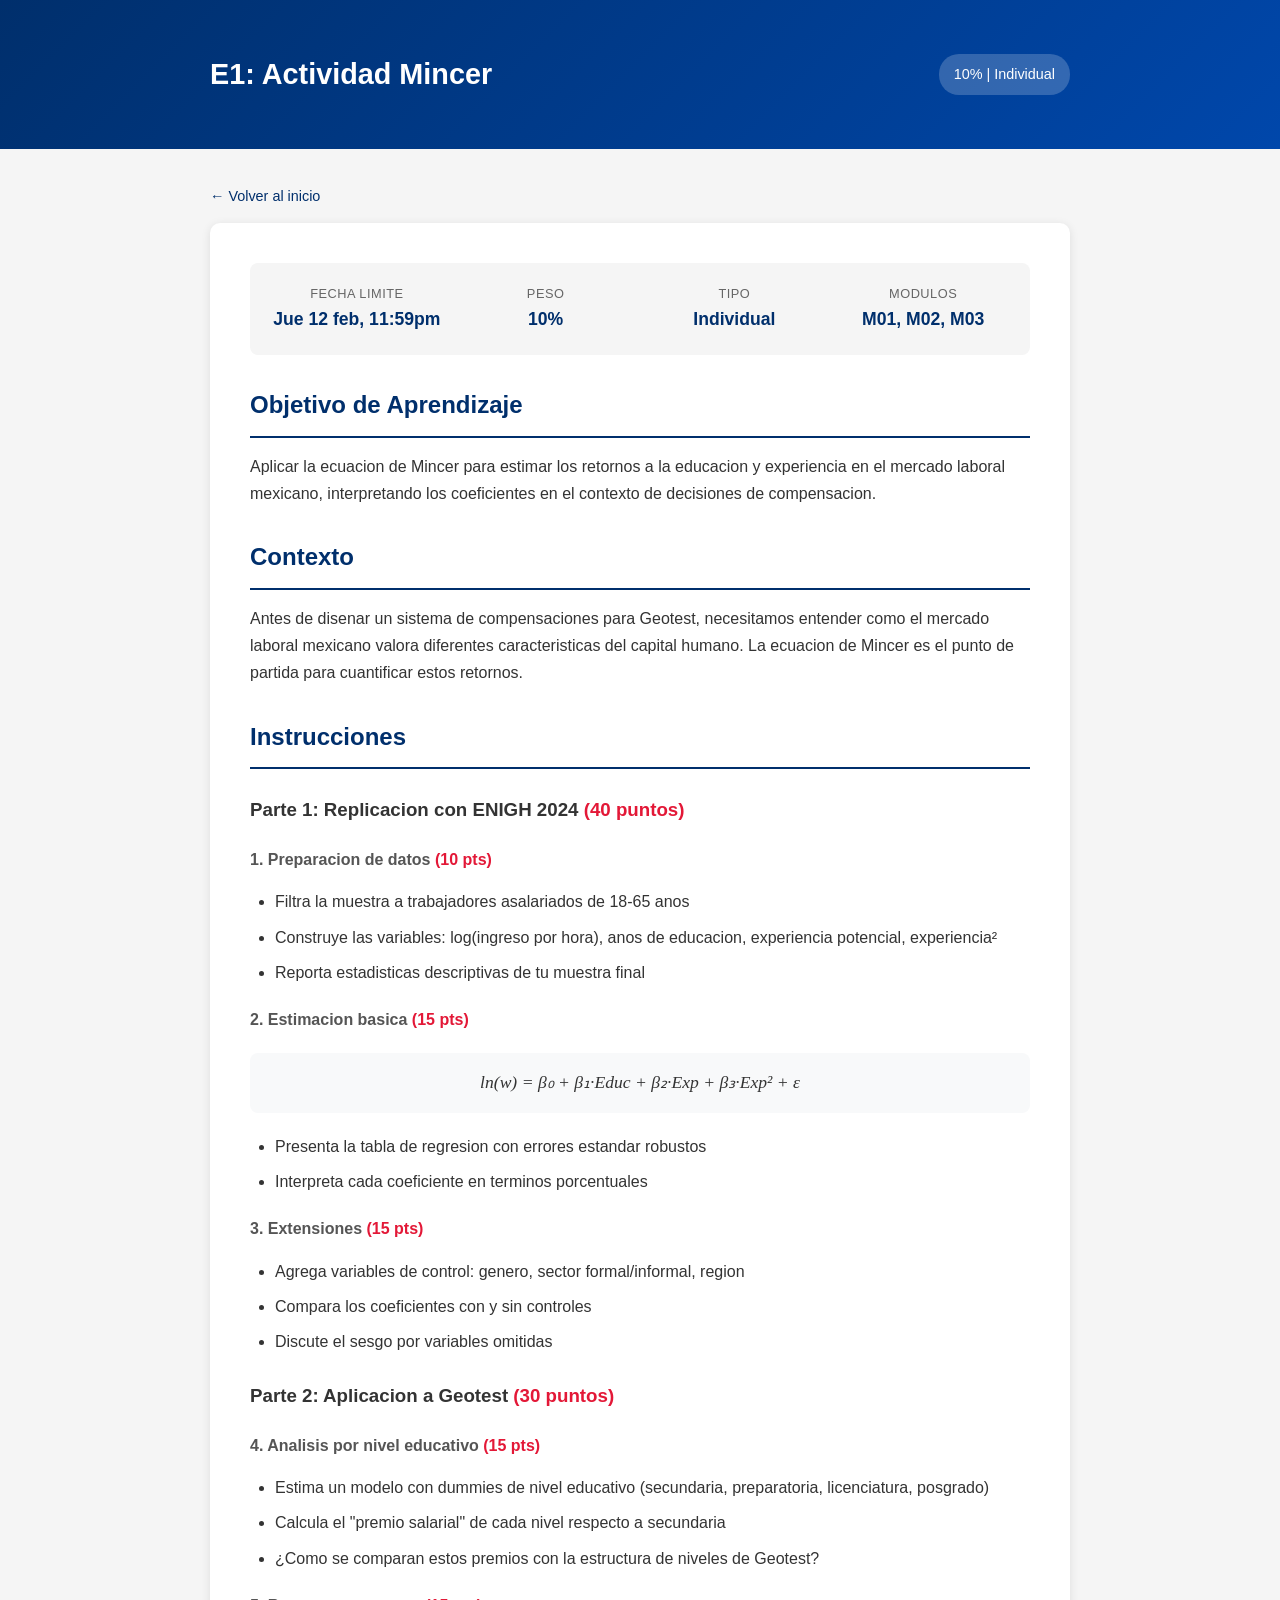
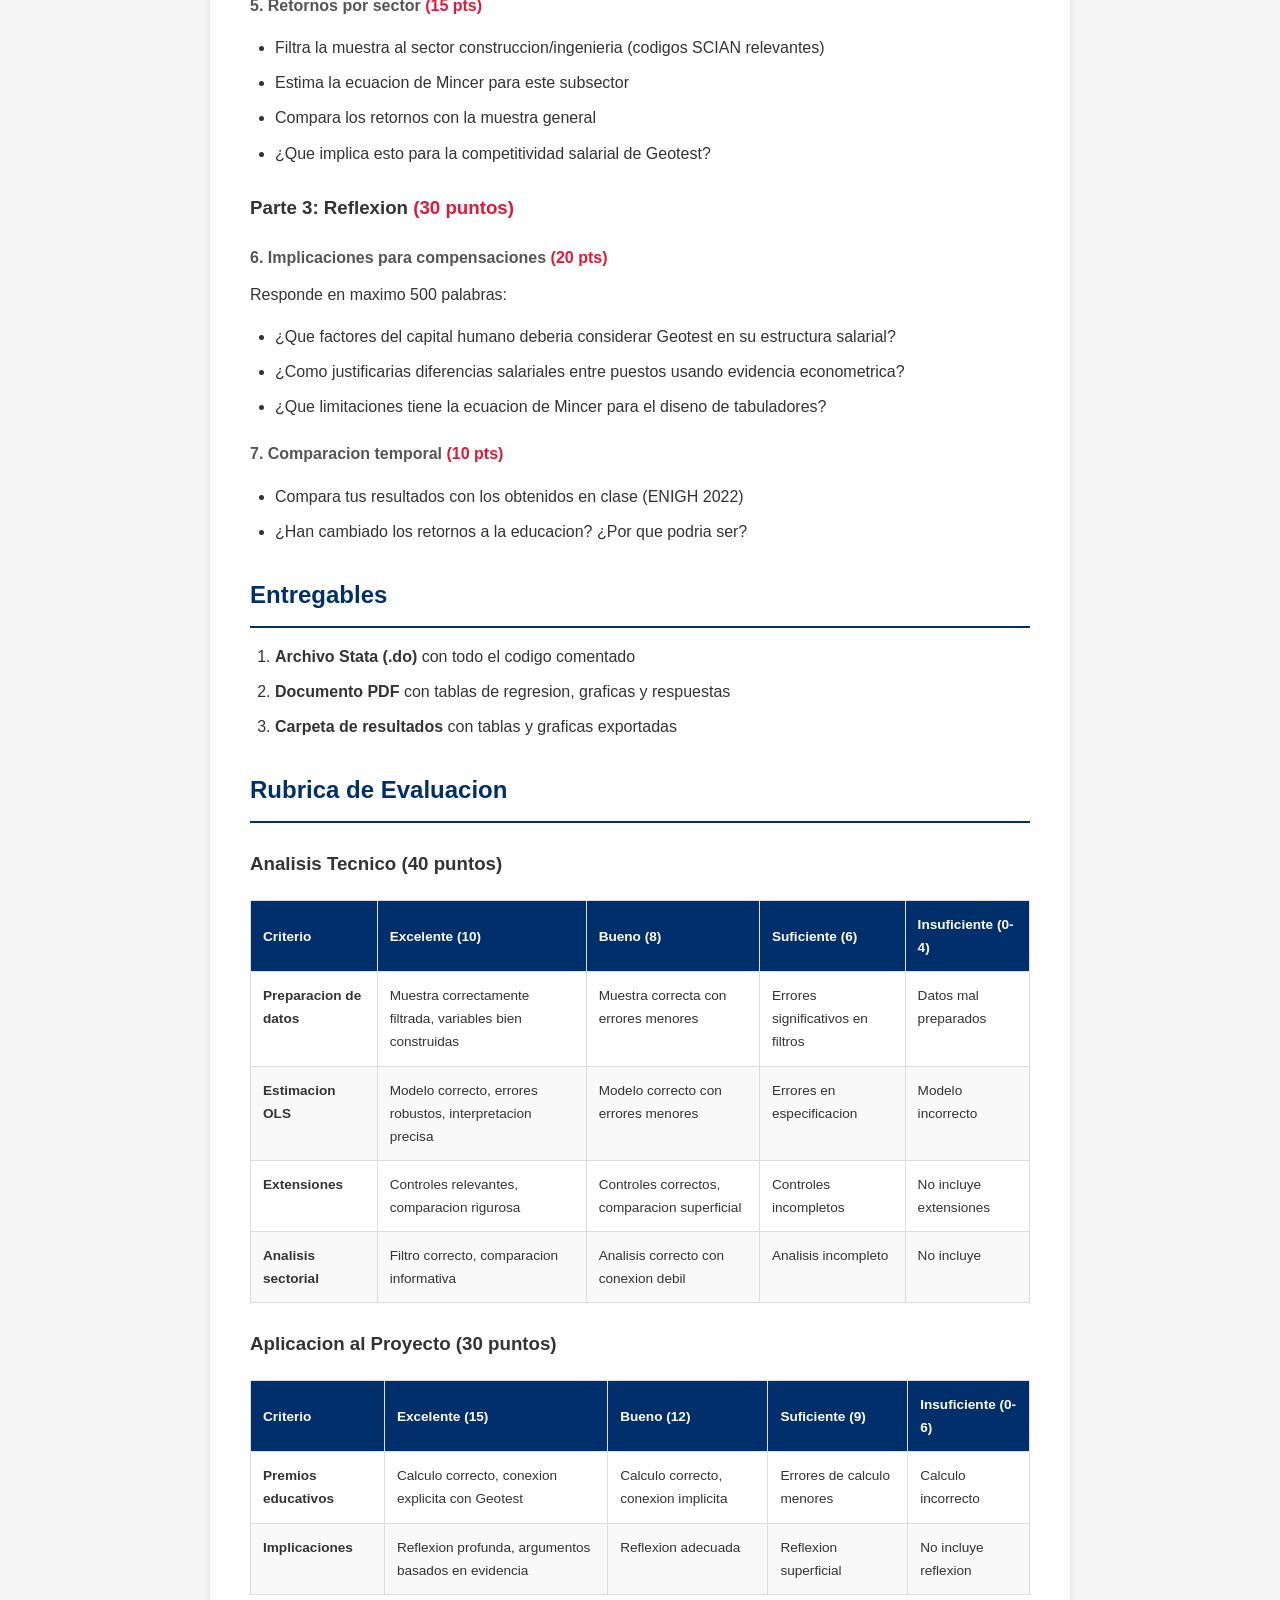
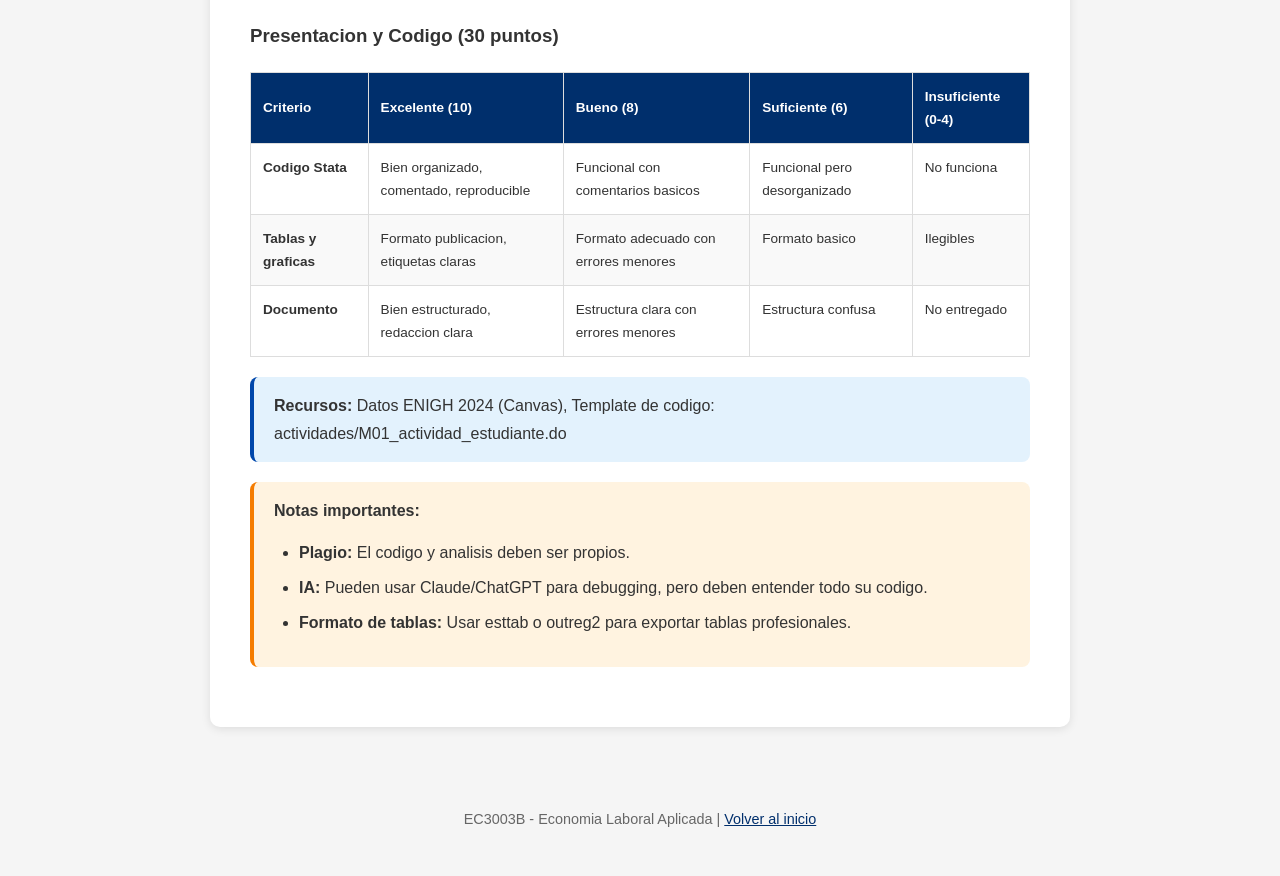
==== E1_actividad_mincer.html @ d9b8fc80 "Add EC3003B course website Includes activity pages for Geotest project (E1-E7) - ~260 employees, 33 " ====
<!DOCTYPE html>
<html lang="es">
<head>
    <meta charset="UTF-8">
    <meta name="viewport" content="width=device-width, initial-scale=1.0">
    <title>E1: Actividad Mincer | EC3003B</title>
    <link rel="stylesheet" href="style.css">
</head>
<body>
    <header>
        <div class="container">
            <h1>E1: Actividad Mincer</h1>
            <span class="badge">10% | Individual</span>
        </div>
    </header>

    <div class="container">
        <div class="breadcrumb">
            <a href="index.html">← Volver al inicio</a>
        </div>

        <div class="content">
            <div class="meta-box">
                <div class="meta-item">
                    <div class="meta-label">Fecha limite</div>
                    <div class="meta-value">Jue 12 feb, 11:59pm</div>
                </div>
                <div class="meta-item">
                    <div class="meta-label">Peso</div>
                    <div class="meta-value">10%</div>
                </div>
                <div class="meta-item">
                    <div class="meta-label">Tipo</div>
                    <div class="meta-value">Individual</div>
                </div>
                <div class="meta-item">
                    <div class="meta-label">Modulos</div>
                    <div class="meta-value">M01, M02, M03</div>
                </div>
            </div>

            <h2>Objetivo de Aprendizaje</h2>
            <p>Aplicar la ecuacion de Mincer para estimar los retornos a la educacion y experiencia en el mercado laboral mexicano, interpretando los coeficientes en el contexto de decisiones de compensacion.</p>

            <h2>Contexto</h2>
            <p>Antes de disenar un sistema de compensaciones para Geotest, necesitamos entender como el mercado laboral mexicano valora diferentes caracteristicas del capital humano. La ecuacion de Mincer es el punto de partida para cuantificar estos retornos.</p>

            <h2>Instrucciones</h2>

            <h3>Parte 1: Replicacion con ENIGH 2024 <span class="pts">(40 puntos)</span></h3>

            <h4>1. Preparacion de datos <span class="pts">(10 pts)</span></h4>
            <ul>
                <li>Filtra la muestra a trabajadores asalariados de 18-65 anos</li>
                <li>Construye las variables: log(ingreso por hora), anos de educacion, experiencia potencial, experiencia²</li>
                <li>Reporta estadisticas descriptivas de tu muestra final</li>
            </ul>

            <h4>2. Estimacion basica <span class="pts">(15 pts)</span></h4>
            <div class="formula">
                ln(w) = β₀ + β₁·Educ + β₂·Exp + β₃·Exp² + ε
            </div>
            <ul>
                <li>Presenta la tabla de regresion con errores estandar robustos</li>
                <li>Interpreta cada coeficiente en terminos porcentuales</li>
            </ul>

            <h4>3. Extensiones <span class="pts">(15 pts)</span></h4>
            <ul>
                <li>Agrega variables de control: genero, sector formal/informal, region</li>
                <li>Compara los coeficientes con y sin controles</li>
                <li>Discute el sesgo por variables omitidas</li>
            </ul>

            <h3>Parte 2: Aplicacion a Geotest <span class="pts">(30 puntos)</span></h3>

            <h4>4. Analisis por nivel educativo <span class="pts">(15 pts)</span></h4>
            <ul>
                <li>Estima un modelo con dummies de nivel educativo (secundaria, preparatoria, licenciatura, posgrado)</li>
                <li>Calcula el "premio salarial" de cada nivel respecto a secundaria</li>
                <li>¿Como se comparan estos premios con la estructura de niveles de Geotest?</li>
            </ul>

            <h4>5. Retornos por sector <span class="pts">(15 pts)</span></h4>
            <ul>
                <li>Filtra la muestra al sector construccion/ingenieria (codigos SCIAN relevantes)</li>
                <li>Estima la ecuacion de Mincer para este subsector</li>
                <li>Compara los retornos con la muestra general</li>
                <li>¿Que implica esto para la competitividad salarial de Geotest?</li>
            </ul>

            <h3>Parte 3: Reflexion <span class="pts">(30 puntos)</span></h3>

            <h4>6. Implicaciones para compensaciones <span class="pts">(20 pts)</span></h4>
            <p>Responde en maximo 500 palabras:</p>
            <ul>
                <li>¿Que factores del capital humano deberia considerar Geotest en su estructura salarial?</li>
                <li>¿Como justificarias diferencias salariales entre puestos usando evidencia econometrica?</li>
                <li>¿Que limitaciones tiene la ecuacion de Mincer para el diseno de tabuladores?</li>
            </ul>

            <h4>7. Comparacion temporal <span class="pts">(10 pts)</span></h4>
            <ul>
                <li>Compara tus resultados con los obtenidos en clase (ENIGH 2022)</li>
                <li>¿Han cambiado los retornos a la educacion? ¿Por que podria ser?</li>
            </ul>

            <h2>Entregables</h2>
            <ol>
                <li><strong>Archivo Stata (.do)</strong> con todo el codigo comentado</li>
                <li><strong>Documento PDF</strong> con tablas de regresion, graficas y respuestas</li>
                <li><strong>Carpeta de resultados</strong> con tablas y graficas exportadas</li>
            </ol>

            <h2>Rubrica de Evaluacion</h2>

            <h3>Analisis Tecnico (40 puntos)</h3>
            <table class="rubric-table">
                <thead>
                    <tr>
                        <th>Criterio</th>
                        <th>Excelente (10)</th>
                        <th>Bueno (8)</th>
                        <th>Suficiente (6)</th>
                        <th>Insuficiente (0-4)</th>
                    </tr>
                </thead>
                <tbody>
                    <tr>
                        <td><strong>Preparacion de datos</strong></td>
                        <td>Muestra correctamente filtrada, variables bien construidas</td>
                        <td>Muestra correcta con errores menores</td>
                        <td>Errores significativos en filtros</td>
                        <td>Datos mal preparados</td>
                    </tr>
                    <tr>
                        <td><strong>Estimacion OLS</strong></td>
                        <td>Modelo correcto, errores robustos, interpretacion precisa</td>
                        <td>Modelo correcto con errores menores</td>
                        <td>Errores en especificacion</td>
                        <td>Modelo incorrecto</td>
                    </tr>
                    <tr>
                        <td><strong>Extensiones</strong></td>
                        <td>Controles relevantes, comparacion rigurosa</td>
                        <td>Controles correctos, comparacion superficial</td>
                        <td>Controles incompletos</td>
                        <td>No incluye extensiones</td>
                    </tr>
                    <tr>
                        <td><strong>Analisis sectorial</strong></td>
                        <td>Filtro correcto, comparacion informativa</td>
                        <td>Analisis correcto con conexion debil</td>
                        <td>Analisis incompleto</td>
                        <td>No incluye</td>
                    </tr>
                </tbody>
            </table>

            <h3>Aplicacion al Proyecto (30 puntos)</h3>
            <table class="rubric-table">
                <thead>
                    <tr>
                        <th>Criterio</th>
                        <th>Excelente (15)</th>
                        <th>Bueno (12)</th>
                        <th>Suficiente (9)</th>
                        <th>Insuficiente (0-6)</th>
                    </tr>
                </thead>
                <tbody>
                    <tr>
                        <td><strong>Premios educativos</strong></td>
                        <td>Calculo correcto, conexion explicita con Geotest</td>
                        <td>Calculo correcto, conexion implicita</td>
                        <td>Errores de calculo menores</td>
                        <td>Calculo incorrecto</td>
                    </tr>
                    <tr>
                        <td><strong>Implicaciones</strong></td>
                        <td>Reflexion profunda, argumentos basados en evidencia</td>
                        <td>Reflexion adecuada</td>
                        <td>Reflexion superficial</td>
                        <td>No incluye reflexion</td>
                    </tr>
                </tbody>
            </table>

            <h3>Presentacion y Codigo (30 puntos)</h3>
            <table class="rubric-table">
                <thead>
                    <tr>
                        <th>Criterio</th>
                        <th>Excelente (10)</th>
                        <th>Bueno (8)</th>
                        <th>Suficiente (6)</th>
                        <th>Insuficiente (0-4)</th>
                    </tr>
                </thead>
                <tbody>
                    <tr>
                        <td><strong>Codigo Stata</strong></td>
                        <td>Bien organizado, comentado, reproducible</td>
                        <td>Funcional con comentarios basicos</td>
                        <td>Funcional pero desorganizado</td>
                        <td>No funciona</td>
                    </tr>
                    <tr>
                        <td><strong>Tablas y graficas</strong></td>
                        <td>Formato publicacion, etiquetas claras</td>
                        <td>Formato adecuado con errores menores</td>
                        <td>Formato basico</td>
                        <td>Ilegibles</td>
                    </tr>
                    <tr>
                        <td><strong>Documento</strong></td>
                        <td>Bien estructurado, redaccion clara</td>
                        <td>Estructura clara con errores menores</td>
                        <td>Estructura confusa</td>
                        <td>No entregado</td>
                    </tr>
                </tbody>
            </table>

            <div class="alert alert-info">
                <strong>Recursos:</strong> Datos ENIGH 2024 (Canvas), Template de codigo: actividades/M01_actividad_estudiante.do
            </div>

            <div class="alert alert-warning">
                <strong>Notas importantes:</strong>
                <ul>
                    <li><strong>Plagio:</strong> El codigo y analisis deben ser propios.</li>
                    <li><strong>IA:</strong> Pueden usar Claude/ChatGPT para debugging, pero deben entender todo su codigo.</li>
                    <li><strong>Formato de tablas:</strong> Usar esttab o outreg2 para exportar tablas profesionales.</li>
                </ul>
            </div>
        </div>
    </div>

    <footer>
        <p>EC3003B - Economia Laboral Aplicada | <a href="index.html">Volver al inicio</a></p>
    </footer>
</body>
</html>
---- style.css ----
:root {
    --tec-blue: #002F6C;
    --tec-light: #0047AB;
    --accent: #E31837;
    --gray: #f5f5f5;
    --dark: #333;
    --success: #2e7d32;
    --warning: #f57c00;
}

* {
    box-sizing: border-box;
    margin: 0;
    padding: 0;
}

body {
    font-family: -apple-system, BlinkMacSystemFont, 'Segoe UI', Roboto, sans-serif;
    line-height: 1.7;
    color: var(--dark);
    background: var(--gray);
}

header {
    background: linear-gradient(135deg, var(--tec-blue), var(--tec-light));
    color: white;
    padding: 30px 20px;
}

header .container {
    display: flex;
    justify-content: space-between;
    align-items: center;
}

header h1 {
    font-size: 1.8rem;
}

header .badge {
    background: rgba(255,255,255,0.2);
    padding: 8px 15px;
    border-radius: 20px;
    font-size: 0.9rem;
}

.container {
    max-width: 900px;
    margin: 0 auto;
    padding: 20px;
}

.breadcrumb {
    padding: 15px 0;
    font-size: 0.9rem;
}

.breadcrumb a {
    color: var(--tec-blue);
    text-decoration: none;
}

.breadcrumb a:hover {
    text-decoration: underline;
}

.content {
    background: white;
    border-radius: 10px;
    padding: 40px;
    margin-bottom: 30px;
    box-shadow: 0 2px 10px rgba(0,0,0,0.1);
}

.meta-box {
    background: var(--gray);
    border-radius: 8px;
    padding: 20px;
    margin-bottom: 30px;
    display: grid;
    grid-template-columns: repeat(auto-fit, minmax(150px, 1fr));
    gap: 15px;
}

.meta-item {
    text-align: center;
}

.meta-label {
    font-size: 0.8rem;
    color: #666;
    text-transform: uppercase;
    letter-spacing: 0.5px;
}

.meta-value {
    font-size: 1.1rem;
    font-weight: 600;
    color: var(--tec-blue);
}

h2 {
    color: var(--tec-blue);
    margin: 30px 0 15px;
    padding-bottom: 10px;
    border-bottom: 2px solid var(--tec-blue);
}

h3 {
    color: var(--dark);
    margin: 25px 0 10px;
}

h4 {
    color: #555;
    margin: 20px 0 10px;
}

p {
    margin-bottom: 15px;
}

ul, ol {
    margin: 15px 0 15px 25px;
}

li {
    margin-bottom: 8px;
}

table {
    width: 100%;
    border-collapse: collapse;
    margin: 20px 0;
    font-size: 0.9rem;
}

th, td {
    padding: 12px;
    text-align: left;
    border: 1px solid #ddd;
}

th {
    background: var(--tec-blue);
    color: white;
}

tr:nth-child(even) {
    background: #f9f9f9;
}

.rubric-table th {
    font-size: 0.85rem;
}

.rubric-table td {
    vertical-align: top;
    font-size: 0.85rem;
}

.alert {
    padding: 15px 20px;
    border-radius: 8px;
    margin: 20px 0;
}

.alert-info {
    background: #e3f2fd;
    border-left: 4px solid var(--tec-light);
}

.alert-warning {
    background: #fff3e0;
    border-left: 4px solid var(--warning);
}

.alert-success {
    background: #e8f5e9;
    border-left: 4px solid var(--success);
}

code {
    background: #f4f4f4;
    padding: 2px 6px;
    border-radius: 4px;
    font-family: 'Monaco', 'Consolas', monospace;
    font-size: 0.9em;
}

pre {
    background: #2d2d2d;
    color: #f8f8f2;
    padding: 20px;
    border-radius: 8px;
    overflow-x: auto;
    margin: 20px 0;
}

pre code {
    background: none;
    padding: 0;
    color: inherit;
}

.formula {
    background: #f8f9fa;
    padding: 15px 20px;
    border-radius: 8px;
    margin: 20px 0;
    text-align: center;
    font-size: 1.1rem;
    font-family: 'Times New Roman', serif;
    font-style: italic;
}

.pts {
    color: var(--accent);
    font-weight: bold;
}

footer {
    text-align: center;
    padding: 30px;
    color: #666;
    font-size: 0.9rem;
}

footer a {
    color: var(--tec-blue);
}

@media (max-width: 600px) {
    .content {
        padding: 20px;
    }

    header .container {
        flex-direction: column;
        gap: 10px;
    }

    table {
        font-size: 0.8rem;
    }

    th, td {
        padding: 8px;
    }
}
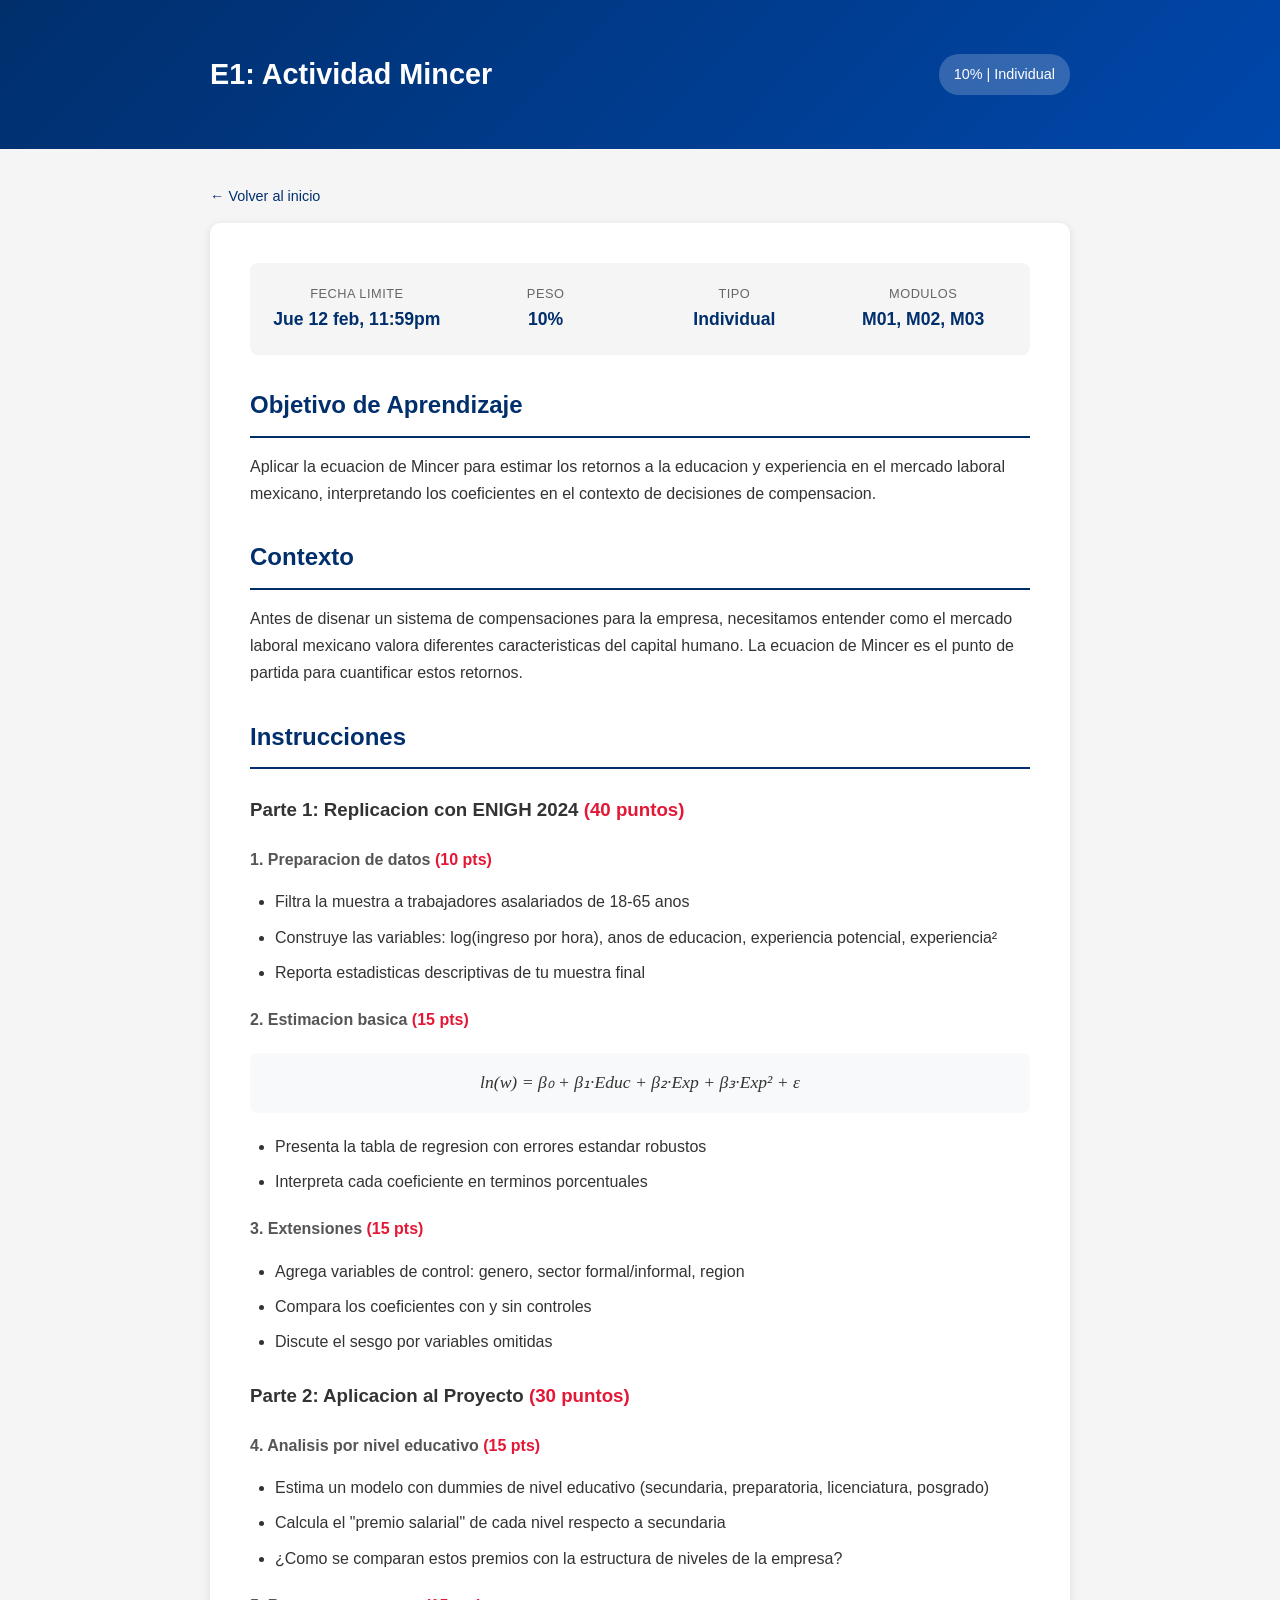
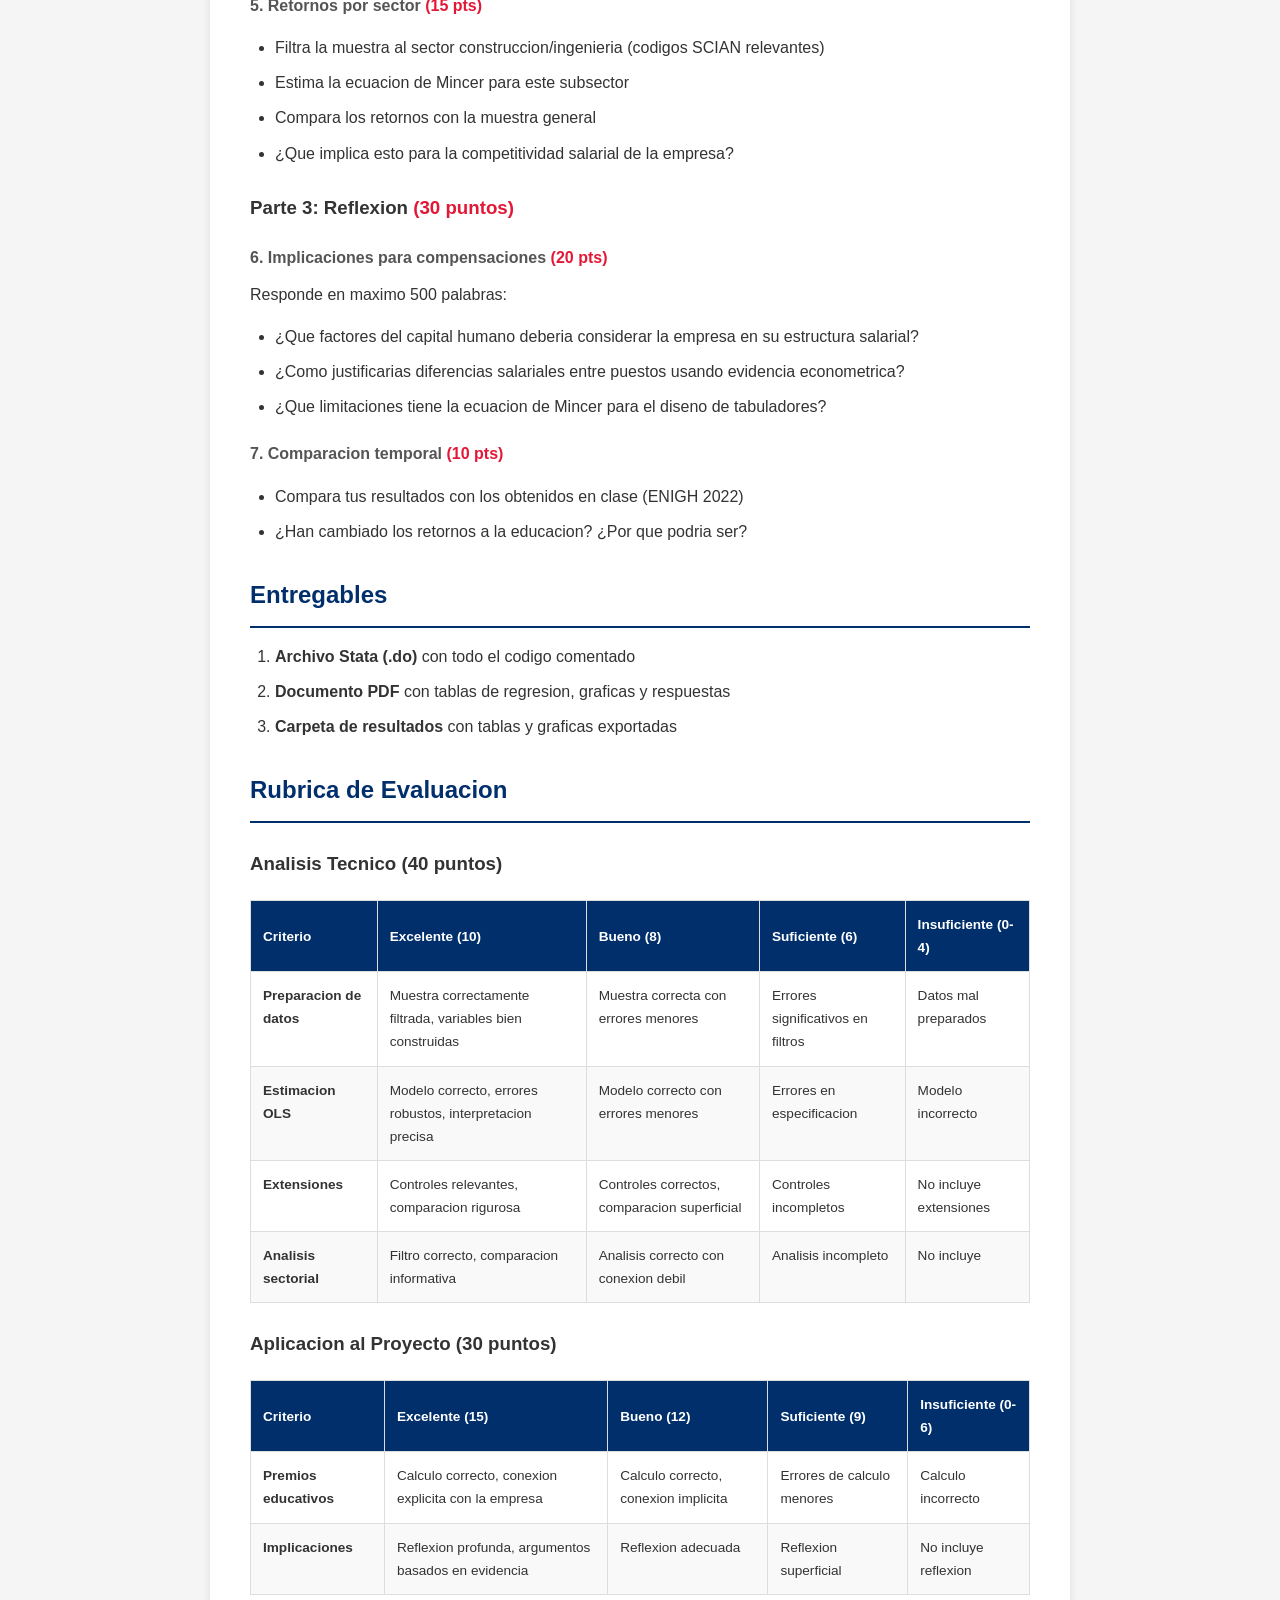
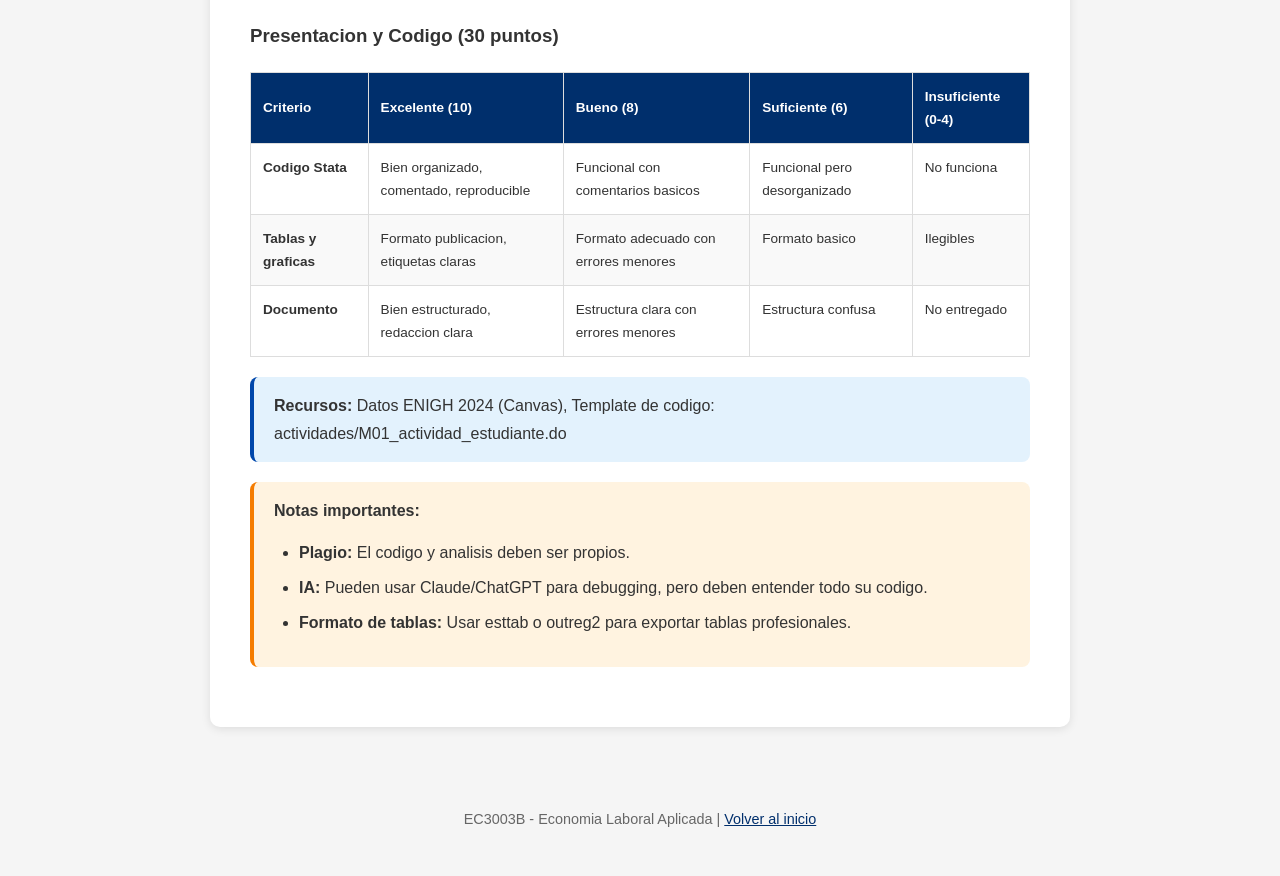
==== commit 697a5856: "Remove company name from website for privacy Replace specific company references with generic terms " ====
--- a/E1_actividad_mincer.html
+++ b/E1_actividad_mincer.html
@@ -43,7 +43,7 @@
             <p>Aplicar la ecuacion de Mincer para estimar los retornos a la educacion y experiencia en el mercado laboral mexicano, interpretando los coeficientes en el contexto de decisiones de compensacion.</p>
 
             <h2>Contexto</h2>
-            <p>Antes de disenar un sistema de compensaciones para Geotest, necesitamos entender como el mercado laboral mexicano valora diferentes caracteristicas del capital humano. La ecuacion de Mincer es el punto de partida para cuantificar estos retornos.</p>
+            <p>Antes de disenar un sistema de compensaciones para la empresa, necesitamos entender como el mercado laboral mexicano valora diferentes caracteristicas del capital humano. La ecuacion de Mincer es el punto de partida para cuantificar estos retornos.</p>
 
             <h2>Instrucciones</h2>
 
@@ -72,13 +72,13 @@
                 <li>Discute el sesgo por variables omitidas</li>
             </ul>
 
-            <h3>Parte 2: Aplicacion a Geotest <span class="pts">(30 puntos)</span></h3>
+            <h3>Parte 2: Aplicacion al Proyecto <span class="pts">(30 puntos)</span></h3>
 
             <h4>4. Analisis por nivel educativo <span class="pts">(15 pts)</span></h4>
             <ul>
                 <li>Estima un modelo con dummies de nivel educativo (secundaria, preparatoria, licenciatura, posgrado)</li>
                 <li>Calcula el "premio salarial" de cada nivel respecto a secundaria</li>
-                <li>¿Como se comparan estos premios con la estructura de niveles de Geotest?</li>
+                <li>¿Como se comparan estos premios con la estructura de niveles de la empresa?</li>
             </ul>
 
             <h4>5. Retornos por sector <span class="pts">(15 pts)</span></h4>
@@ -86,7 +86,7 @@
                 <li>Filtra la muestra al sector construccion/ingenieria (codigos SCIAN relevantes)</li>
                 <li>Estima la ecuacion de Mincer para este subsector</li>
                 <li>Compara los retornos con la muestra general</li>
-                <li>¿Que implica esto para la competitividad salarial de Geotest?</li>
+                <li>¿Que implica esto para la competitividad salarial de la empresa?</li>
             </ul>
 
             <h3>Parte 3: Reflexion <span class="pts">(30 puntos)</span></h3>
@@ -94,7 +94,7 @@
             <h4>6. Implicaciones para compensaciones <span class="pts">(20 pts)</span></h4>
             <p>Responde en maximo 500 palabras:</p>
             <ul>
-                <li>¿Que factores del capital humano deberia considerar Geotest en su estructura salarial?</li>
+                <li>¿Que factores del capital humano deberia considerar la empresa en su estructura salarial?</li>
                 <li>¿Como justificarias diferencias salariales entre puestos usando evidencia econometrica?</li>
                 <li>¿Que limitaciones tiene la ecuacion de Mincer para el diseno de tabuladores?</li>
             </ul>
@@ -171,7 +171,7 @@
                 <tbody>
                     <tr>
                         <td><strong>Premios educativos</strong></td>
-                        <td>Calculo correcto, conexion explicita con Geotest</td>
+                        <td>Calculo correcto, conexion explicita con la empresa</td>
                         <td>Calculo correcto, conexion implicita</td>
                         <td>Errores de calculo menores</td>
                         <td>Calculo incorrecto</td>
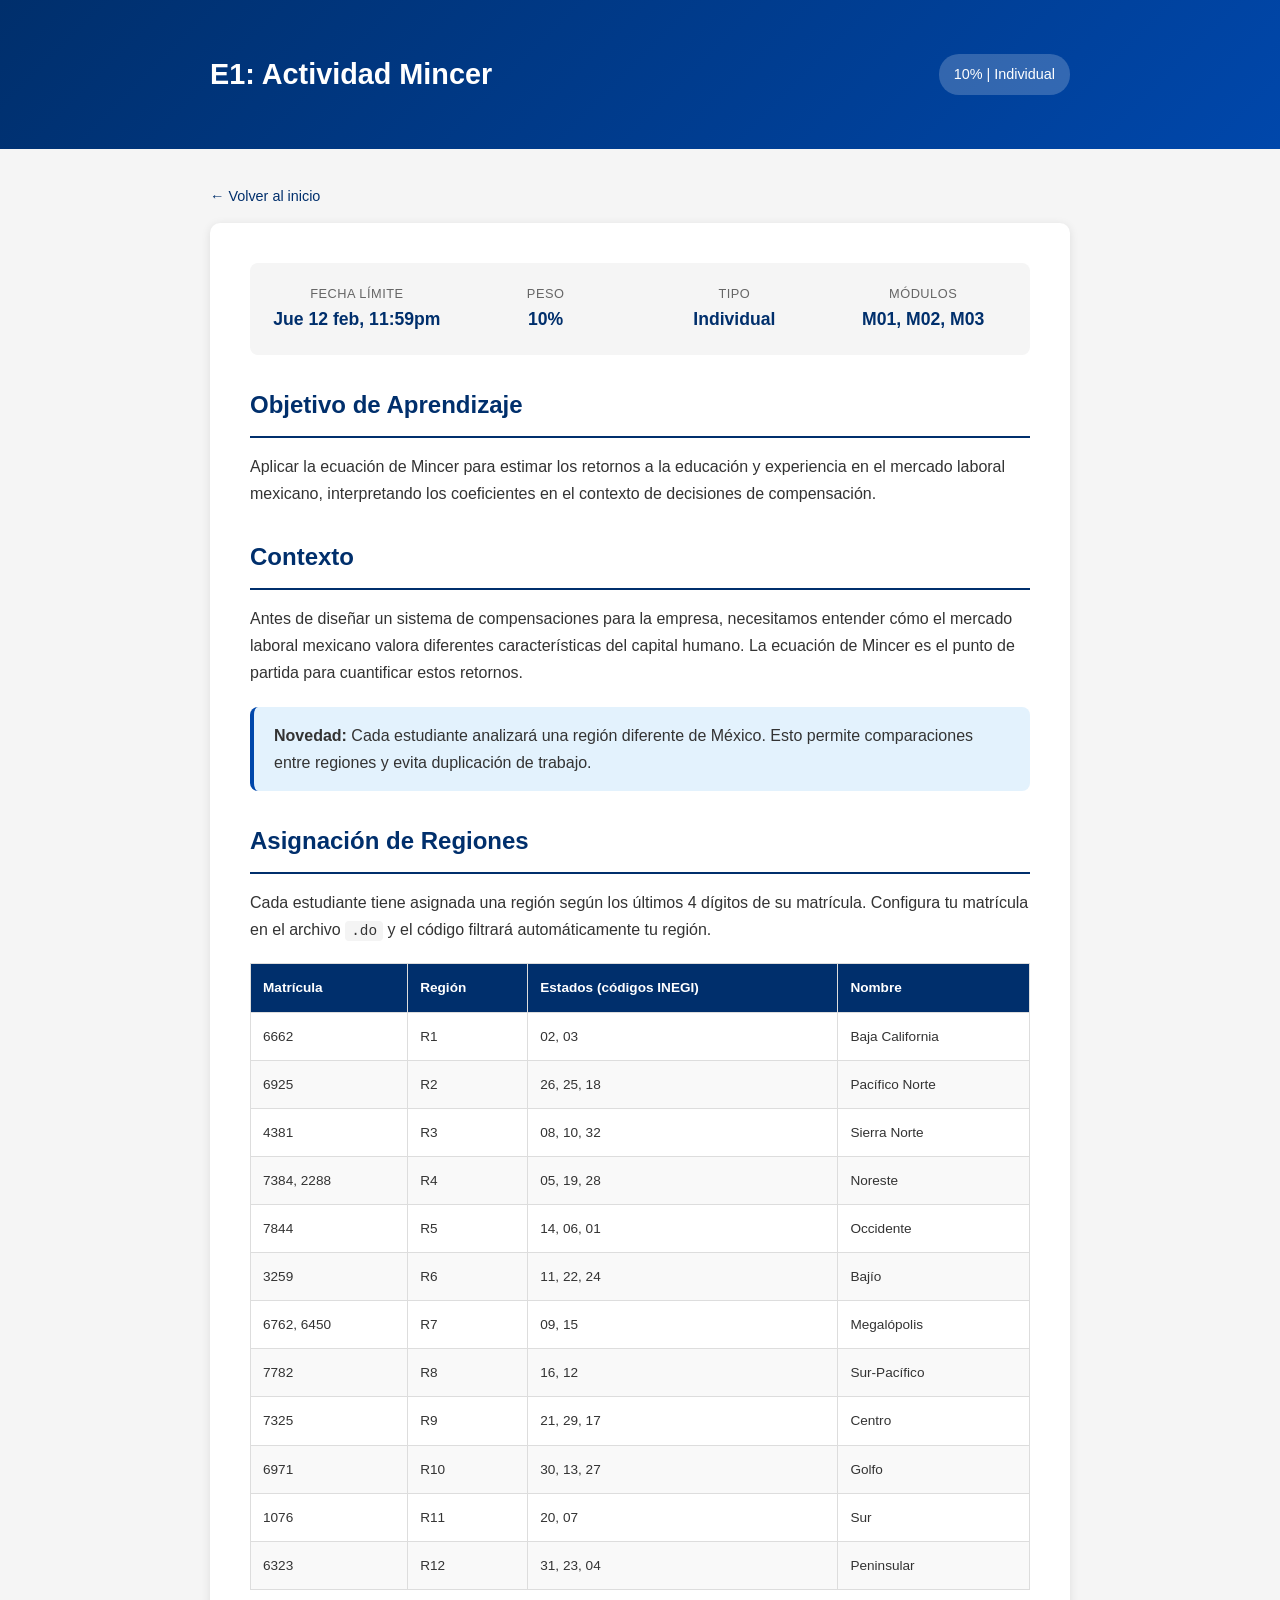
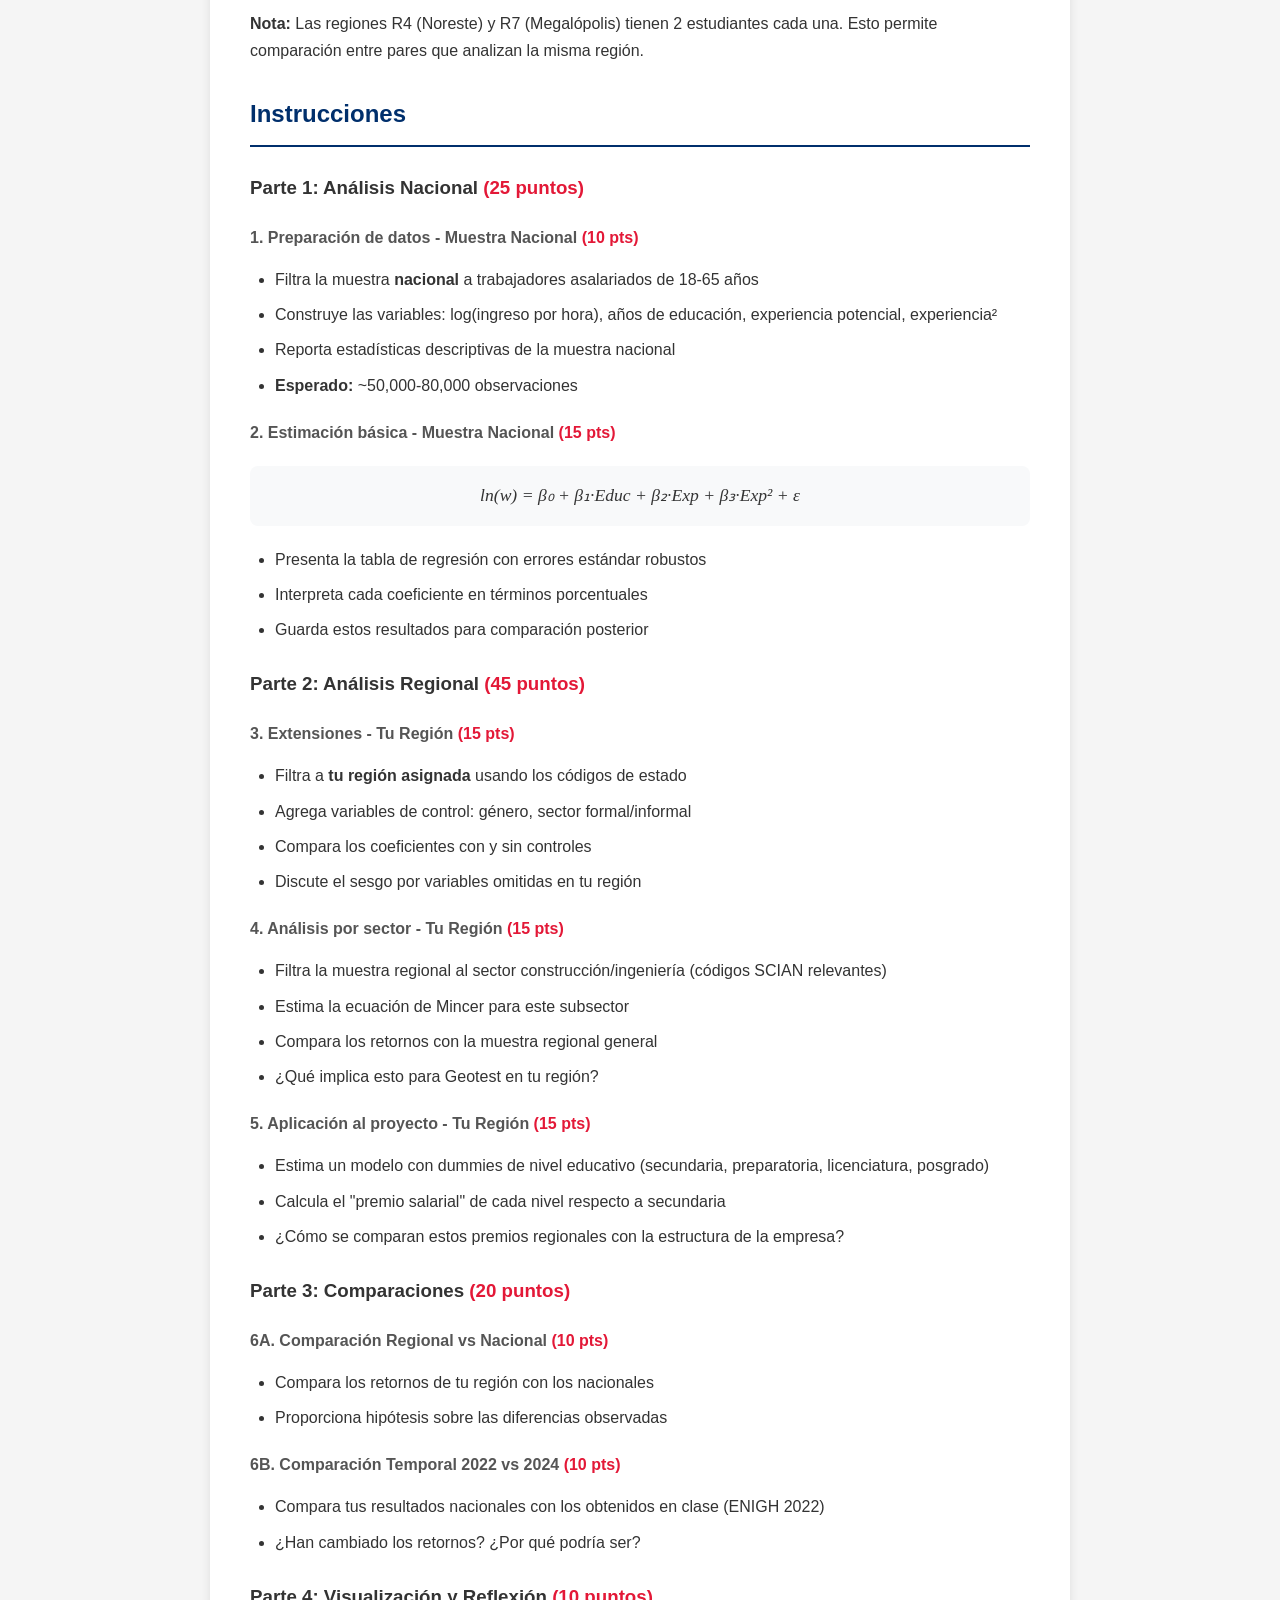
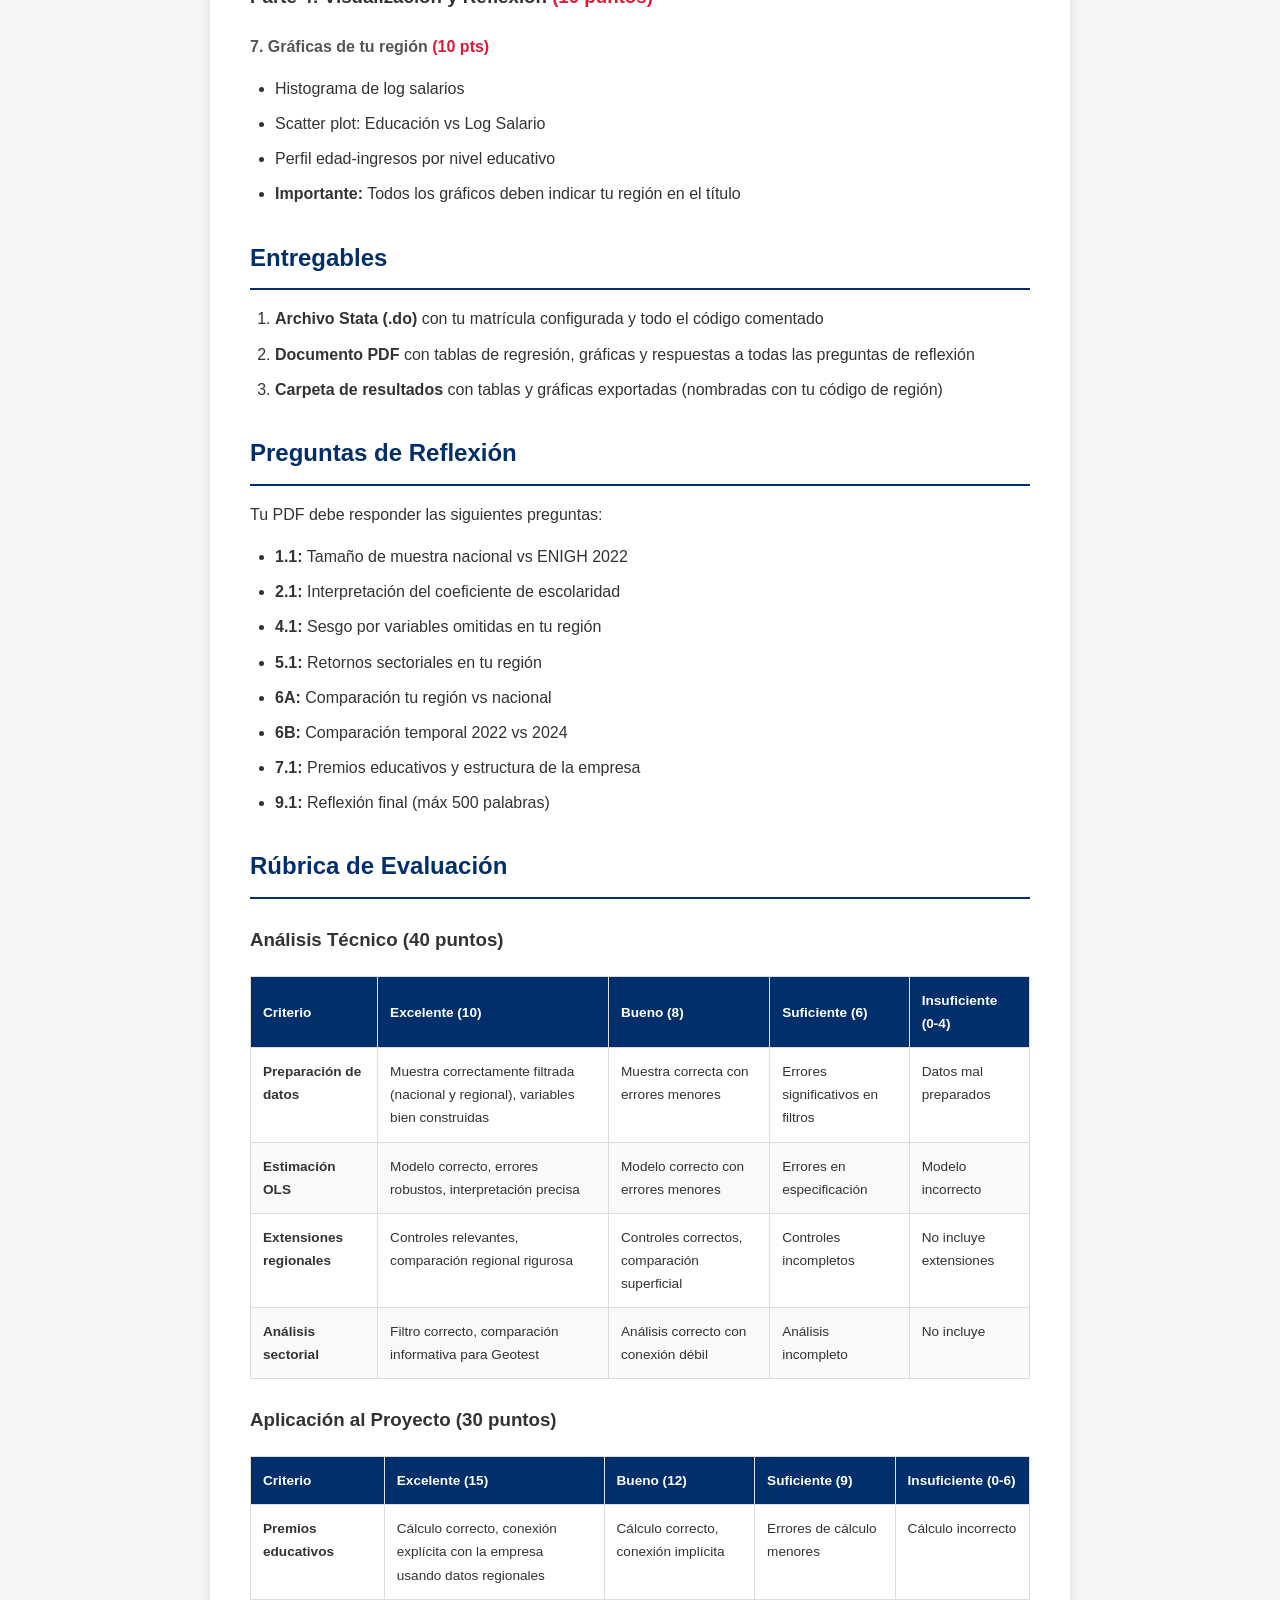
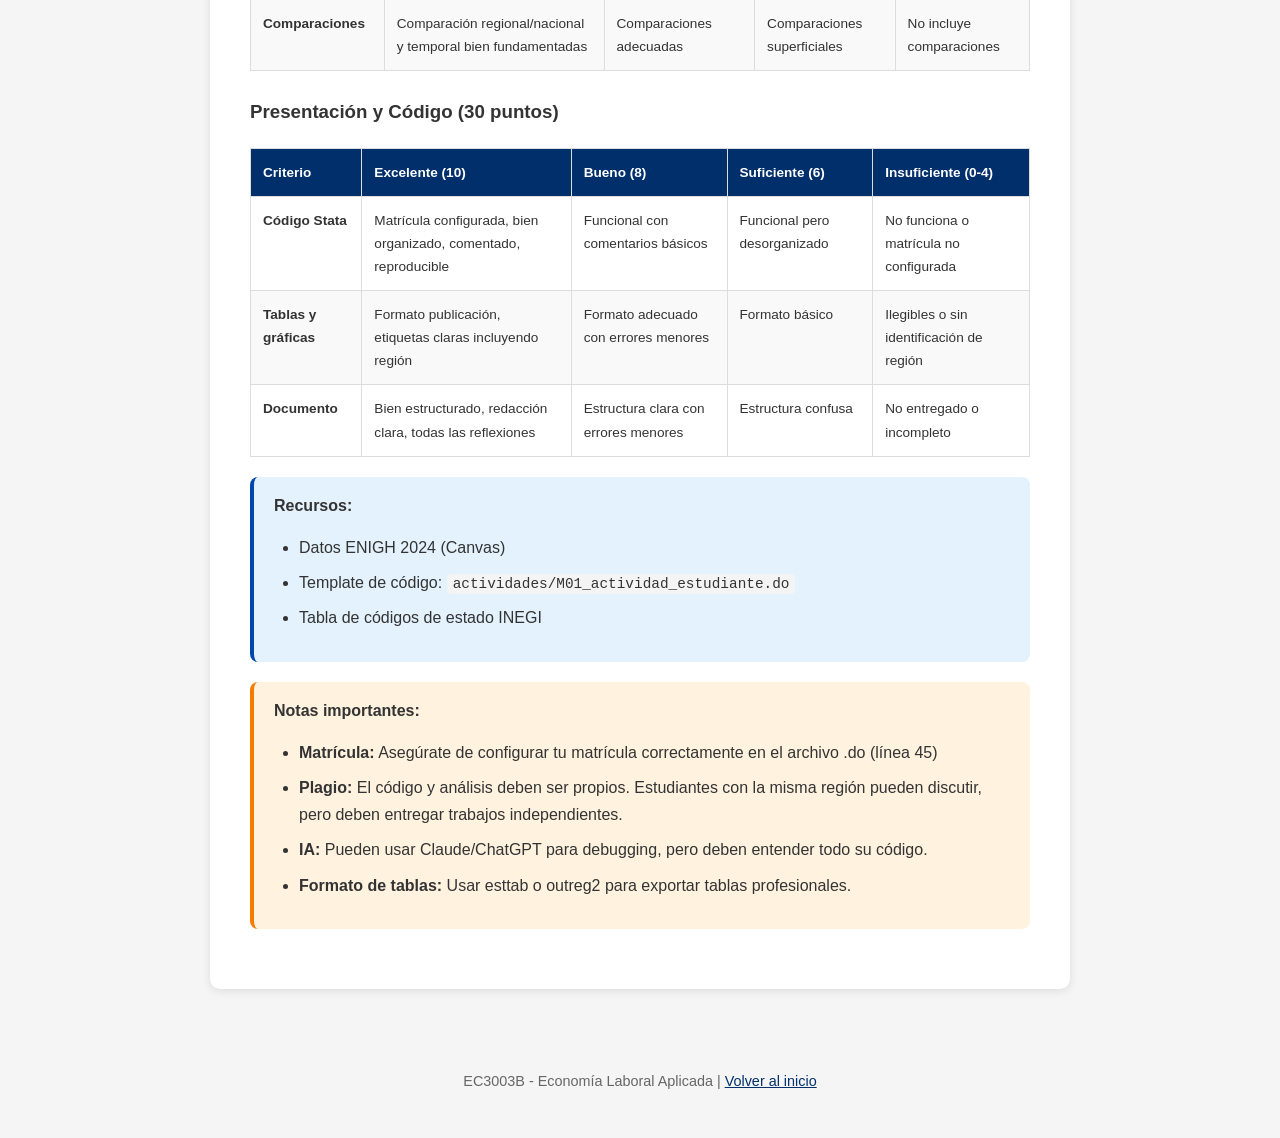
==== commit 4a0e6d10: "Sync HTML files from EC3003B/docs - Update E1 with regional assignment system - Fix Spanish accents " ====
--- a/E1_actividad_mincer.html
+++ b/E1_actividad_mincer.html
@@ -22,7 +22,7 @@
         <div class="content">
             <div class="meta-box">
                 <div class="meta-item">
-                    <div class="meta-label">Fecha limite</div>
+                    <div class="meta-label">Fecha límite</div>
                     <div class="meta-value">Jue 12 feb, 11:59pm</div>
                 </div>
                 <div class="meta-item">
@@ -34,87 +34,146 @@
                     <div class="meta-value">Individual</div>
                 </div>
                 <div class="meta-item">
-                    <div class="meta-label">Modulos</div>
+                    <div class="meta-label">Módulos</div>
                     <div class="meta-value">M01, M02, M03</div>
                 </div>
             </div>
 
             <h2>Objetivo de Aprendizaje</h2>
-            <p>Aplicar la ecuacion de Mincer para estimar los retornos a la educacion y experiencia en el mercado laboral mexicano, interpretando los coeficientes en el contexto de decisiones de compensacion.</p>
+            <p>Aplicar la ecuación de Mincer para estimar los retornos a la educación y experiencia en el mercado laboral mexicano, interpretando los coeficientes en el contexto de decisiones de compensación.</p>
 
             <h2>Contexto</h2>
-            <p>Antes de disenar un sistema de compensaciones para la empresa, necesitamos entender como el mercado laboral mexicano valora diferentes caracteristicas del capital humano. La ecuacion de Mincer es el punto de partida para cuantificar estos retornos.</p>
+            <p>Antes de diseñar un sistema de compensaciones para la empresa, necesitamos entender cómo el mercado laboral mexicano valora diferentes características del capital humano. La ecuación de Mincer es el punto de partida para cuantificar estos retornos.</p>
+
+            <div class="alert alert-info">
+                <strong>Novedad:</strong> Cada estudiante analizará una región diferente de México. Esto permite comparaciones entre regiones y evita duplicación de trabajo.
+            </div>
+
+            <h2>Asignación de Regiones</h2>
+
+            <p>Cada estudiante tiene asignada una región según los últimos 4 dígitos de su matrícula. Configura tu matrícula en el archivo <code>.do</code> y el código filtrará automáticamente tu región.</p>
+
+            <table class="rubric-table">
+                <thead>
+                    <tr>
+                        <th>Matrícula</th>
+                        <th>Región</th>
+                        <th>Estados (códigos INEGI)</th>
+                        <th>Nombre</th>
+                    </tr>
+                </thead>
+                <tbody>
+                    <tr><td>6662</td><td>R1</td><td>02, 03</td><td>Baja California</td></tr>
+                    <tr><td>6925</td><td>R2</td><td>26, 25, 18</td><td>Pacífico Norte</td></tr>
+                    <tr><td>4381</td><td>R3</td><td>08, 10, 32</td><td>Sierra Norte</td></tr>
+                    <tr><td>7384, 2288</td><td>R4</td><td>05, 19, 28</td><td>Noreste</td></tr>
+                    <tr><td>7844</td><td>R5</td><td>14, 06, 01</td><td>Occidente</td></tr>
+                    <tr><td>3259</td><td>R6</td><td>11, 22, 24</td><td>Bajío</td></tr>
+                    <tr><td>6762, 6450</td><td>R7</td><td>09, 15</td><td>Megalópolis</td></tr>
+                    <tr><td>7782</td><td>R8</td><td>16, 12</td><td>Sur-Pacífico</td></tr>
+                    <tr><td>7325</td><td>R9</td><td>21, 29, 17</td><td>Centro</td></tr>
+                    <tr><td>6971</td><td>R10</td><td>30, 13, 27</td><td>Golfo</td></tr>
+                    <tr><td>1076</td><td>R11</td><td>20, 07</td><td>Sur</td></tr>
+                    <tr><td>6323</td><td>R12</td><td>31, 23, 04</td><td>Peninsular</td></tr>
+                </tbody>
+            </table>
+
+            <p><strong>Nota:</strong> Las regiones R4 (Noreste) y R7 (Megalópolis) tienen 2 estudiantes cada una. Esto permite comparación entre pares que analizan la misma región.</p>
 
             <h2>Instrucciones</h2>
 
-            <h3>Parte 1: Replicacion con ENIGH 2024 <span class="pts">(40 puntos)</span></h3>
-
-            <h4>1. Preparacion de datos <span class="pts">(10 pts)</span></h4>
-            <ul>
-                <li>Filtra la muestra a trabajadores asalariados de 18-65 anos</li>
-                <li>Construye las variables: log(ingreso por hora), anos de educacion, experiencia potencial, experiencia²</li>
-                <li>Reporta estadisticas descriptivas de tu muestra final</li>
-            </ul>
-
-            <h4>2. Estimacion basica <span class="pts">(15 pts)</span></h4>
+            <h3>Parte 1: Análisis Nacional <span class="pts">(25 puntos)</span></h3>
+
+            <h4>1. Preparación de datos - Muestra Nacional <span class="pts">(10 pts)</span></h4>
+            <ul>
+                <li>Filtra la muestra <strong>nacional</strong> a trabajadores asalariados de 18-65 años</li>
+                <li>Construye las variables: log(ingreso por hora), años de educación, experiencia potencial, experiencia²</li>
+                <li>Reporta estadísticas descriptivas de la muestra nacional</li>
+                <li><strong>Esperado:</strong> ~50,000-80,000 observaciones</li>
+            </ul>
+
+            <h4>2. Estimación básica - Muestra Nacional <span class="pts">(15 pts)</span></h4>
             <div class="formula">
                 ln(w) = β₀ + β₁·Educ + β₂·Exp + β₃·Exp² + ε
             </div>
             <ul>
-                <li>Presenta la tabla de regresion con errores estandar robustos</li>
-                <li>Interpreta cada coeficiente en terminos porcentuales</li>
-            </ul>
-
-            <h4>3. Extensiones <span class="pts">(15 pts)</span></h4>
-            <ul>
-                <li>Agrega variables de control: genero, sector formal/informal, region</li>
+                <li>Presenta la tabla de regresión con errores estándar robustos</li>
+                <li>Interpreta cada coeficiente en términos porcentuales</li>
+                <li>Guarda estos resultados para comparación posterior</li>
+            </ul>
+
+            <h3>Parte 2: Análisis Regional <span class="pts">(45 puntos)</span></h3>
+
+            <h4>3. Extensiones - Tu Región <span class="pts">(15 pts)</span></h4>
+            <ul>
+                <li>Filtra a <strong>tu región asignada</strong> usando los códigos de estado</li>
+                <li>Agrega variables de control: género, sector formal/informal</li>
                 <li>Compara los coeficientes con y sin controles</li>
-                <li>Discute el sesgo por variables omitidas</li>
-            </ul>
-
-            <h3>Parte 2: Aplicacion al Proyecto <span class="pts">(30 puntos)</span></h3>
-
-            <h4>4. Analisis por nivel educativo <span class="pts">(15 pts)</span></h4>
+                <li>Discute el sesgo por variables omitidas en tu región</li>
+            </ul>
+
+            <h4>4. Análisis por sector - Tu Región <span class="pts">(15 pts)</span></h4>
+            <ul>
+                <li>Filtra la muestra regional al sector construcción/ingeniería (códigos SCIAN relevantes)</li>
+                <li>Estima la ecuación de Mincer para este subsector</li>
+                <li>Compara los retornos con la muestra regional general</li>
+                <li>¿Qué implica esto para Geotest en tu región?</li>
+            </ul>
+
+            <h4>5. Aplicación al proyecto - Tu Región <span class="pts">(15 pts)</span></h4>
             <ul>
                 <li>Estima un modelo con dummies de nivel educativo (secundaria, preparatoria, licenciatura, posgrado)</li>
                 <li>Calcula el "premio salarial" de cada nivel respecto a secundaria</li>
-                <li>¿Como se comparan estos premios con la estructura de niveles de la empresa?</li>
-            </ul>
-
-            <h4>5. Retornos por sector <span class="pts">(15 pts)</span></h4>
-            <ul>
-                <li>Filtra la muestra al sector construccion/ingenieria (codigos SCIAN relevantes)</li>
-                <li>Estima la ecuacion de Mincer para este subsector</li>
-                <li>Compara los retornos con la muestra general</li>
-                <li>¿Que implica esto para la competitividad salarial de la empresa?</li>
-            </ul>
-
-            <h3>Parte 3: Reflexion <span class="pts">(30 puntos)</span></h3>
-
-            <h4>6. Implicaciones para compensaciones <span class="pts">(20 pts)</span></h4>
-            <p>Responde en maximo 500 palabras:</p>
-            <ul>
-                <li>¿Que factores del capital humano deberia considerar la empresa en su estructura salarial?</li>
-                <li>¿Como justificarias diferencias salariales entre puestos usando evidencia econometrica?</li>
-                <li>¿Que limitaciones tiene la ecuacion de Mincer para el diseno de tabuladores?</li>
-            </ul>
-
-            <h4>7. Comparacion temporal <span class="pts">(10 pts)</span></h4>
-            <ul>
-                <li>Compara tus resultados con los obtenidos en clase (ENIGH 2022)</li>
-                <li>¿Han cambiado los retornos a la educacion? ¿Por que podria ser?</li>
+                <li>¿Cómo se comparan estos premios regionales con la estructura de la empresa?</li>
+            </ul>
+
+            <h3>Parte 3: Comparaciones <span class="pts">(20 puntos)</span></h3>
+
+            <h4>6A. Comparación Regional vs Nacional <span class="pts">(10 pts)</span></h4>
+            <ul>
+                <li>Compara los retornos de tu región con los nacionales</li>
+                <li>Proporciona hipótesis sobre las diferencias observadas</li>
+            </ul>
+
+            <h4>6B. Comparación Temporal 2022 vs 2024 <span class="pts">(10 pts)</span></h4>
+            <ul>
+                <li>Compara tus resultados nacionales con los obtenidos en clase (ENIGH 2022)</li>
+                <li>¿Han cambiado los retornos? ¿Por qué podría ser?</li>
+            </ul>
+
+            <h3>Parte 4: Visualización y Reflexión <span class="pts">(10 puntos)</span></h3>
+
+            <h4>7. Gráficas de tu región <span class="pts">(10 pts)</span></h4>
+            <ul>
+                <li>Histograma de log salarios</li>
+                <li>Scatter plot: Educación vs Log Salario</li>
+                <li>Perfil edad-ingresos por nivel educativo</li>
+                <li><strong>Importante:</strong> Todos los gráficos deben indicar tu región en el título</li>
             </ul>
 
             <h2>Entregables</h2>
             <ol>
-                <li><strong>Archivo Stata (.do)</strong> con todo el codigo comentado</li>
-                <li><strong>Documento PDF</strong> con tablas de regresion, graficas y respuestas</li>
-                <li><strong>Carpeta de resultados</strong> con tablas y graficas exportadas</li>
+                <li><strong>Archivo Stata (.do)</strong> con tu matrícula configurada y todo el código comentado</li>
+                <li><strong>Documento PDF</strong> con tablas de regresión, gráficas y respuestas a todas las preguntas de reflexión</li>
+                <li><strong>Carpeta de resultados</strong> con tablas y gráficas exportadas (nombradas con tu código de región)</li>
             </ol>
 
-            <h2>Rubrica de Evaluacion</h2>
-
-            <h3>Analisis Tecnico (40 puntos)</h3>
+            <h2>Preguntas de Reflexión</h2>
+            <p>Tu PDF debe responder las siguientes preguntas:</p>
+            <ul>
+                <li><strong>1.1:</strong> Tamaño de muestra nacional vs ENIGH 2022</li>
+                <li><strong>2.1:</strong> Interpretación del coeficiente de escolaridad</li>
+                <li><strong>4.1:</strong> Sesgo por variables omitidas en tu región</li>
+                <li><strong>5.1:</strong> Retornos sectoriales en tu región</li>
+                <li><strong>6A:</strong> Comparación tu región vs nacional</li>
+                <li><strong>6B:</strong> Comparación temporal 2022 vs 2024</li>
+                <li><strong>7.1:</strong> Premios educativos y estructura de la empresa</li>
+                <li><strong>9.1:</strong> Reflexión final (máx 500 palabras)</li>
+            </ul>
+
+            <h2>Rúbrica de Evaluación</h2>
+
+            <h3>Análisis Técnico (40 puntos)</h3>
             <table class="rubric-table">
                 <thead>
                     <tr>
@@ -127,37 +186,37 @@
                 </thead>
                 <tbody>
                     <tr>
-                        <td><strong>Preparacion de datos</strong></td>
-                        <td>Muestra correctamente filtrada, variables bien construidas</td>
+                        <td><strong>Preparación de datos</strong></td>
+                        <td>Muestra correctamente filtrada (nacional y regional), variables bien construidas</td>
                         <td>Muestra correcta con errores menores</td>
                         <td>Errores significativos en filtros</td>
                         <td>Datos mal preparados</td>
                     </tr>
                     <tr>
-                        <td><strong>Estimacion OLS</strong></td>
-                        <td>Modelo correcto, errores robustos, interpretacion precisa</td>
+                        <td><strong>Estimación OLS</strong></td>
+                        <td>Modelo correcto, errores robustos, interpretación precisa</td>
                         <td>Modelo correcto con errores menores</td>
-                        <td>Errores en especificacion</td>
+                        <td>Errores en especificación</td>
                         <td>Modelo incorrecto</td>
                     </tr>
                     <tr>
-                        <td><strong>Extensiones</strong></td>
-                        <td>Controles relevantes, comparacion rigurosa</td>
-                        <td>Controles correctos, comparacion superficial</td>
+                        <td><strong>Extensiones regionales</strong></td>
+                        <td>Controles relevantes, comparación regional rigurosa</td>
+                        <td>Controles correctos, comparación superficial</td>
                         <td>Controles incompletos</td>
                         <td>No incluye extensiones</td>
                     </tr>
                     <tr>
-                        <td><strong>Analisis sectorial</strong></td>
-                        <td>Filtro correcto, comparacion informativa</td>
-                        <td>Analisis correcto con conexion debil</td>
-                        <td>Analisis incompleto</td>
+                        <td><strong>Análisis sectorial</strong></td>
+                        <td>Filtro correcto, comparación informativa para Geotest</td>
+                        <td>Análisis correcto con conexión débil</td>
+                        <td>Análisis incompleto</td>
                         <td>No incluye</td>
                     </tr>
                 </tbody>
             </table>
 
-            <h3>Aplicacion al Proyecto (30 puntos)</h3>
+            <h3>Aplicación al Proyecto (30 puntos)</h3>
             <table class="rubric-table">
                 <thead>
                     <tr>
@@ -171,22 +230,22 @@
                 <tbody>
                     <tr>
                         <td><strong>Premios educativos</strong></td>
-                        <td>Calculo correcto, conexion explicita con la empresa</td>
-                        <td>Calculo correcto, conexion implicita</td>
-                        <td>Errores de calculo menores</td>
-                        <td>Calculo incorrecto</td>
-                    </tr>
-                    <tr>
-                        <td><strong>Implicaciones</strong></td>
-                        <td>Reflexion profunda, argumentos basados en evidencia</td>
-                        <td>Reflexion adecuada</td>
-                        <td>Reflexion superficial</td>
-                        <td>No incluye reflexion</td>
+                        <td>Cálculo correcto, conexión explícita con la empresa usando datos regionales</td>
+                        <td>Cálculo correcto, conexión implícita</td>
+                        <td>Errores de cálculo menores</td>
+                        <td>Cálculo incorrecto</td>
+                    </tr>
+                    <tr>
+                        <td><strong>Comparaciones</strong></td>
+                        <td>Comparación regional/nacional y temporal bien fundamentadas</td>
+                        <td>Comparaciones adecuadas</td>
+                        <td>Comparaciones superficiales</td>
+                        <td>No incluye comparaciones</td>
                     </tr>
                 </tbody>
             </table>
 
-            <h3>Presentacion y Codigo (30 puntos)</h3>
+            <h3>Presentación y Código (30 puntos)</h3>
             <table class="rubric-table">
                 <thead>
                     <tr>
@@ -199,38 +258,44 @@
                 </thead>
                 <tbody>
                     <tr>
-                        <td><strong>Codigo Stata</strong></td>
-                        <td>Bien organizado, comentado, reproducible</td>
-                        <td>Funcional con comentarios basicos</td>
+                        <td><strong>Código Stata</strong></td>
+                        <td>Matrícula configurada, bien organizado, comentado, reproducible</td>
+                        <td>Funcional con comentarios básicos</td>
                         <td>Funcional pero desorganizado</td>
-                        <td>No funciona</td>
-                    </tr>
-                    <tr>
-                        <td><strong>Tablas y graficas</strong></td>
-                        <td>Formato publicacion, etiquetas claras</td>
+                        <td>No funciona o matrícula no configurada</td>
+                    </tr>
+                    <tr>
+                        <td><strong>Tablas y gráficas</strong></td>
+                        <td>Formato publicación, etiquetas claras incluyendo región</td>
                         <td>Formato adecuado con errores menores</td>
-                        <td>Formato basico</td>
-                        <td>Ilegibles</td>
+                        <td>Formato básico</td>
+                        <td>Ilegibles o sin identificación de región</td>
                     </tr>
                     <tr>
                         <td><strong>Documento</strong></td>
-                        <td>Bien estructurado, redaccion clara</td>
+                        <td>Bien estructurado, redacción clara, todas las reflexiones</td>
                         <td>Estructura clara con errores menores</td>
                         <td>Estructura confusa</td>
-                        <td>No entregado</td>
+                        <td>No entregado o incompleto</td>
                     </tr>
                 </tbody>
             </table>
 
             <div class="alert alert-info">
-                <strong>Recursos:</strong> Datos ENIGH 2024 (Canvas), Template de codigo: actividades/M01_actividad_estudiante.do
+                <strong>Recursos:</strong>
+                <ul>
+                    <li>Datos ENIGH 2024 (Canvas)</li>
+                    <li>Template de código: <code>actividades/M01_actividad_estudiante.do</code></li>
+                    <li>Tabla de códigos de estado INEGI</li>
+                </ul>
             </div>
 
             <div class="alert alert-warning">
                 <strong>Notas importantes:</strong>
                 <ul>
-                    <li><strong>Plagio:</strong> El codigo y analisis deben ser propios.</li>
-                    <li><strong>IA:</strong> Pueden usar Claude/ChatGPT para debugging, pero deben entender todo su codigo.</li>
+                    <li><strong>Matrícula:</strong> Asegúrate de configurar tu matrícula correctamente en el archivo .do (línea 45)</li>
+                    <li><strong>Plagio:</strong> El código y análisis deben ser propios. Estudiantes con la misma región pueden discutir, pero deben entregar trabajos independientes.</li>
+                    <li><strong>IA:</strong> Pueden usar Claude/ChatGPT para debugging, pero deben entender todo su código.</li>
                     <li><strong>Formato de tablas:</strong> Usar esttab o outreg2 para exportar tablas profesionales.</li>
                 </ul>
             </div>
@@ -238,7 +303,7 @@
     </div>
 
     <footer>
-        <p>EC3003B - Economia Laboral Aplicada | <a href="index.html">Volver al inicio</a></p>
+        <p>EC3003B - Economía Laboral Aplicada | <a href="index.html">Volver al inicio</a></p>
     </footer>
 </body>
 </html>
